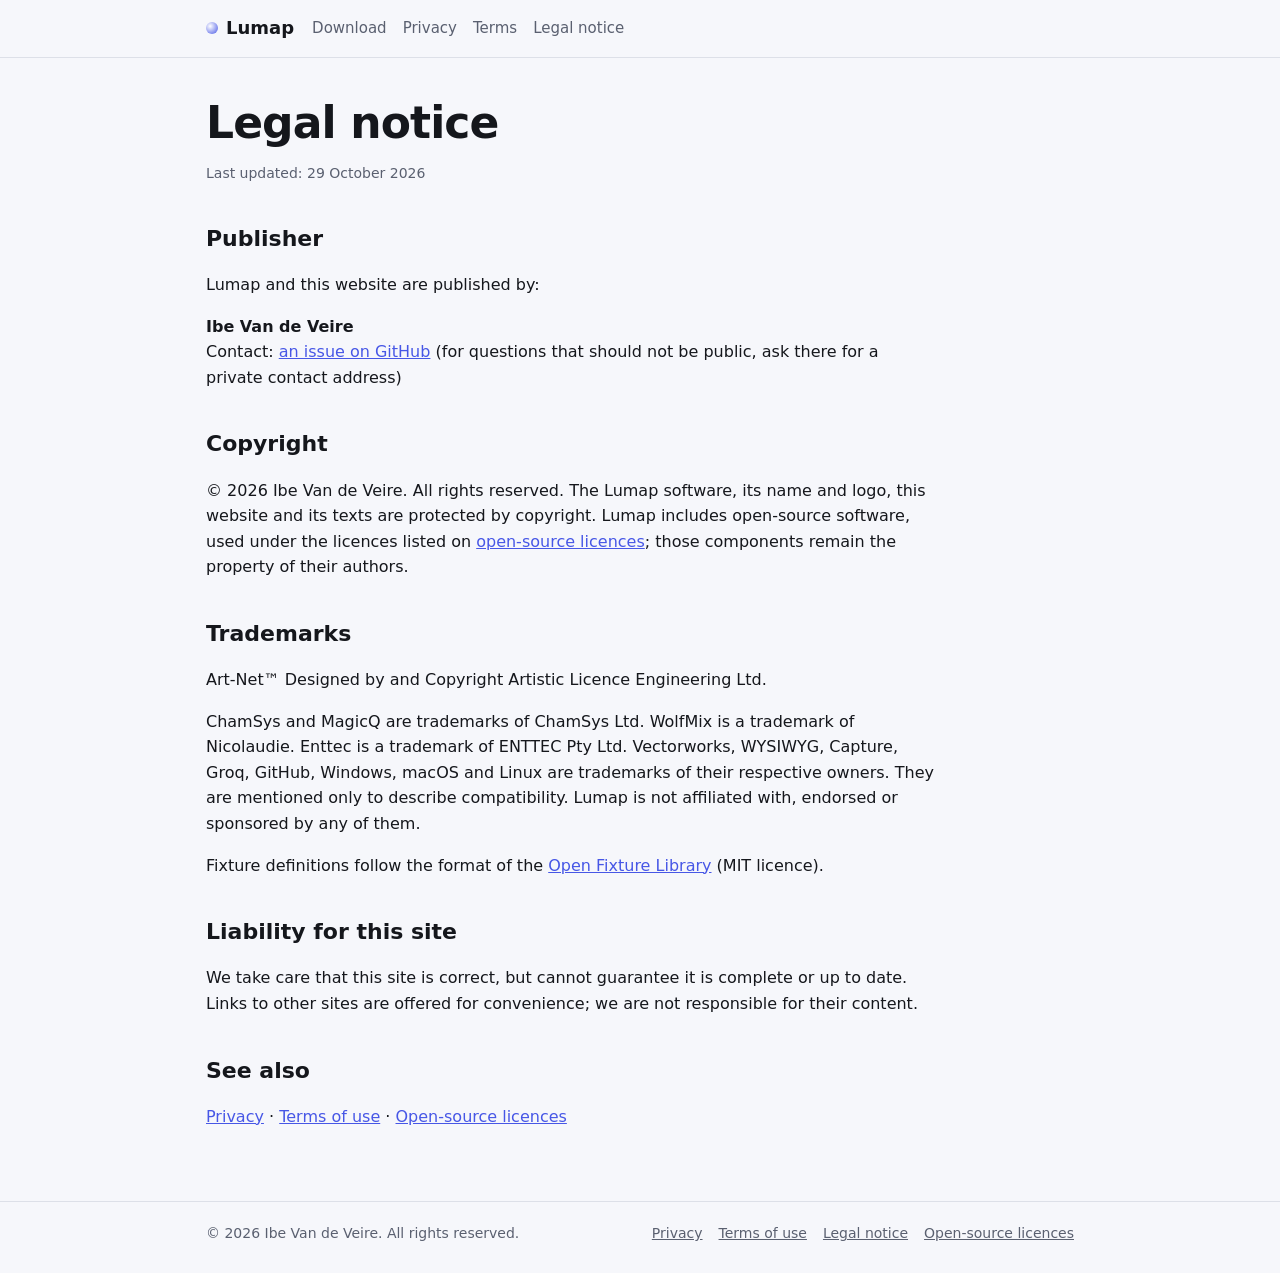
==== site/legal.html @ 453f7fb4 "Site: download buttons per OS and legal pages The front page offers the installers of the version ea" ====
<!doctype html>
<html lang="en">
<head>
<meta charset="utf-8">
<meta name="viewport" content="width=device-width, initial-scale=1">
<title>Legal notice — Lumap</title>
<meta name="description" content="Publisher, copyright and trademarks.">
<link rel="stylesheet" href="style.css">
</head>
<body>
<header class="top"><div class="wrap">
  <a class="brand" href="./">Lumap</a>
  <nav><a href="./#download">Download</a><a href="privacy.html">Privacy</a><a href="terms.html">Terms</a><a href="legal.html">Legal notice</a></nav>
</div></header>

<main class="wrap"><article>
<h1>Legal notice</h1>
<p class="muted small">Last updated: 29 October 2026</p>

<h2>Publisher</h2>
<p>Lumap and this website are published by:</p>
<p><strong>Ibe Van de Veire</strong><br>
Contact: <a href="https://github.com/IbeVdV/lumap-releases/issues">an issue on GitHub</a> (for questions that should not be public, ask there for a private contact address)</p>

<h2>Copyright</h2>
<p>© 2026 Ibe Van de Veire. All rights reserved. The Lumap software, its name and logo, this website and its texts are protected by copyright. Lumap includes open-source software, used under the licences listed on <a href="licenses.html">open-source licences</a>; those components remain the property of their authors.</p>

<h2>Trademarks</h2>
<p>Art-Net™ Designed by and Copyright Artistic Licence Engineering Ltd.</p>
<p>ChamSys and MagicQ are trademarks of ChamSys Ltd. WolfMix is a trademark of Nicolaudie. Enttec is a trademark of ENTTEC Pty Ltd. Vectorworks, WYSIWYG, Capture, Groq, GitHub, Windows, macOS and Linux are trademarks of their respective owners. They are mentioned only to describe compatibility. Lumap is not affiliated with, endorsed or sponsored by any of them.</p>
<p>Fixture definitions follow the format of the <a href="https://open-fixture-library.org/">Open Fixture Library</a> (MIT licence).</p>

<h2>Liability for this site</h2>
<p>We take care that this site is correct, but cannot guarantee it is complete or up to date. Links to other sites are offered for convenience; we are not responsible for their content.</p>

<h2>See also</h2>
<p><a href="privacy.html">Privacy</a> · <a href="terms.html">Terms of use</a> · <a href="licenses.html">Open-source licences</a></p>
</article></main>

<footer class="bottom"><div class="wrap">
  <span>© 2026 Ibe Van de Veire. All rights reserved.</span>
  <nav><a href="privacy.html">Privacy</a><a href="terms.html">Terms of use</a><a href="legal.html">Legal notice</a><a href="licenses.html">Open-source licences</a></nav>
</div></footer>
</body>
</html>
---- site/style.css ----
:root {
  --bg: #0b0c0f; --panel: #14161b; --panel-2: #1b1e25; --border: #262a33; --text: #e8eaf0; --muted: #9aa0ad;
  --accent: #7b8cff; --accent-text: #ffffff; --warn: #e0a030; --warn-bg: #2a2214;
}
@media (prefers-color-scheme: light) {
  :root { --bg: #f6f7fb; --panel: #ffffff; --panel-2: #f0f2f7; --border: #dde0e8; --text: #15171c; --muted: #5a6070; --accent: #4757e6; --warn: #8a5a00; --warn-bg: #fff5e0; }
}
* { box-sizing: border-box; }
html { -webkit-text-size-adjust: 100%; }
body { margin: 0; background: var(--bg); color: var(--text); font: 16px/1.6 system-ui, -apple-system, "Segoe UI", Roboto, sans-serif; }
a { color: var(--accent); }
header.top { border-bottom: 1px solid var(--border); }
header.top .wrap { display: flex; align-items: center; gap: 18px; padding-top: 14px; padding-bottom: 14px; flex-wrap: wrap; }
header.top .brand { font-weight: 700; font-size: 18px; color: var(--text); text-decoration: none; display: flex; align-items: center; gap: 8px; }
header.top .brand::before { content: ""; width: 12px; height: 12px; border-radius: 50%; background: radial-gradient(circle at 35% 35%, #fff, var(--accent)); }
header.top nav { display: flex; gap: 16px; font-size: 15px; flex-wrap: wrap; }
header.top nav a { color: var(--muted); text-decoration: none; }
header.top nav a:hover { color: var(--text); }
.wrap { max-width: 900px; margin: 0 auto; padding-left: 16px; padding-right: 16px; }
main { padding-top: 40px; padding-bottom: 56px; }
h1 { font-size: clamp(30px, 6vw, 44px); line-height: 1.15; margin: 0 0 12px; letter-spacing: -0.02em; }
h2 { font-size: 22px; margin: 44px 0 12px; }
h3 { font-size: 17px; margin: 24px 0 6px; }
.lead { color: var(--muted); font-size: 19px; margin: 0 0 28px; max-width: 680px; }
.muted { color: var(--muted); }
.small { font-size: 14px; }
.tabs { display: inline-flex; gap: 4px; padding: 4px; background: var(--panel); border: 1px solid var(--border); border-radius: 10px; margin-bottom: 16px; }
.tabs button { font: inherit; font-size: 15px; font-weight: 600; border: 0; background: transparent; color: var(--muted); padding: 6px 16px; border-radius: 7px; cursor: pointer; }
.tabs button[aria-selected="true"] { background: var(--panel-2); color: var(--text); }
.tabs button:disabled { opacity: 0.45; cursor: default; }
.oses { display: grid; grid-template-columns: repeat(auto-fit, minmax(min(100%, 340px), 1fr)); gap: 12px; }
.os { background: var(--panel); border: 1px solid var(--border); border-radius: 12px; padding: 16px; display: flex; flex-direction: column; gap: 10px; }
.os.yours { border-color: var(--accent); box-shadow: 0 0 0 1px var(--accent); }
.os h3 { margin: 0; font-size: 16px; display: flex; justify-content: space-between; align-items: baseline; gap: 8px; }
.os h3 .tag { font-size: 12px; font-weight: 600; color: var(--accent); }
a.button { display: block; text-align: center; background: var(--accent); color: var(--accent-text); text-decoration: none; padding: 10px 14px; border-radius: 9px; font-weight: 600; font-size: 15px; }
a.button.quiet { background: transparent; color: var(--accent); border: 1px solid var(--border); font-weight: 500; }
a.button .size { font-weight: 400; opacity: 0.8; font-size: 13px; }
.release-meta { margin: 14px 0 0; font-size: 14px; color: var(--muted); }
.notice { margin-top: 18px; padding: 12px 14px; border-radius: 10px; background: var(--warn-bg); border: 1px solid color-mix(in srgb, var(--warn) 40%, transparent); font-size: 14px; }
.notice strong { color: var(--warn); }
ul.features { padding-left: 20px; }
ul.features li { margin: 4px 0; }
article h2 { margin-top: 36px; }
article p, article li { max-width: 72ch; }
table { width: 100%; border-collapse: collapse; font-size: 14px; }
th, td { text-align: left; padding: 6px 8px; border-bottom: 1px solid var(--border); vertical-align: top; }
th { color: var(--muted); font-weight: 600; position: sticky; top: 0; background: var(--bg); }
td.license { white-space: nowrap; }
input.filter { font: inherit; width: 100%; max-width: 360px; padding: 8px 10px; border-radius: 8px; border: 1px solid var(--border); background: var(--panel); color: var(--text); margin: 8px 0 12px; }
footer.bottom { border-top: 1px solid var(--border); color: var(--muted); font-size: 14px; }
footer.bottom .wrap { padding-top: 20px; padding-bottom: 28px; display: flex; flex-wrap: wrap; gap: 8px 18px; justify-content: space-between; }
footer.bottom nav { display: flex; flex-wrap: wrap; gap: 6px 16px; }
footer.bottom a { color: var(--muted); }
@media (max-width: 600px) {
  th:nth-child(4), td:nth-child(4) { display: none; }
  table { table-layout: fixed; }
  th:nth-child(1) { width: 45%; } th:nth-child(2) { width: 20%; }
  td { overflow-wrap: anywhere; }
  td.license { white-space: normal; }
}
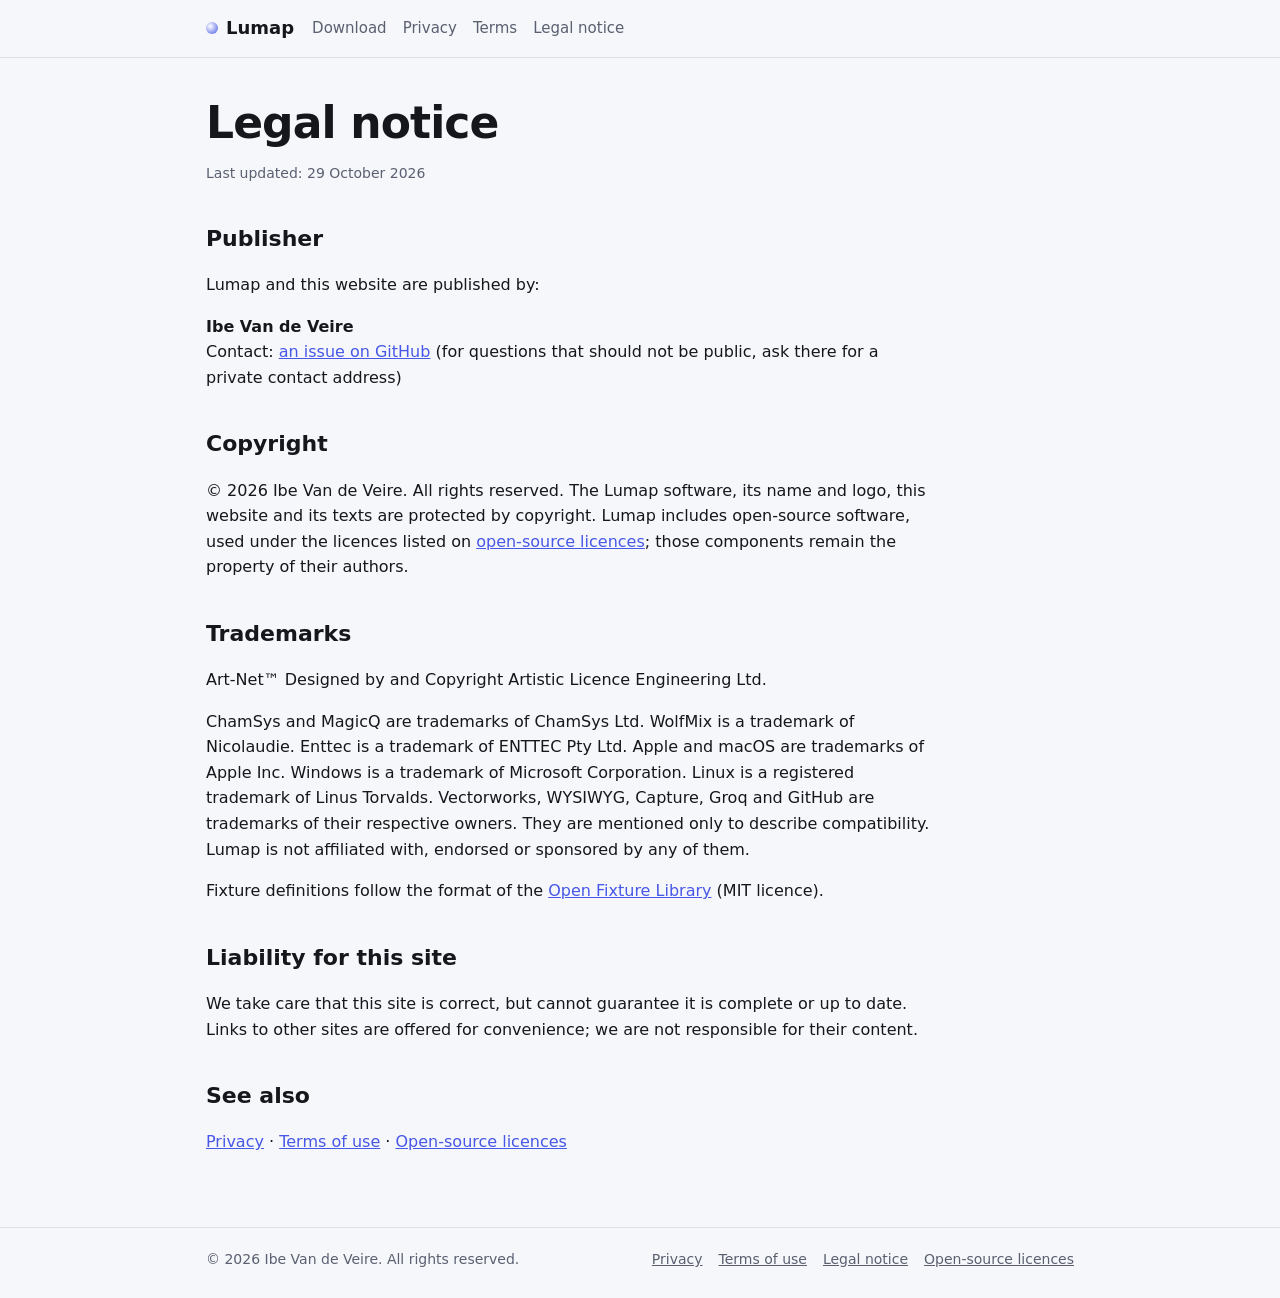
==== commit 96c60862: "Site: OS logos on the download cards Apple and Linux (Tux) from Simple Icons (CC0), the Windows pane" ====
--- a/site/legal.html
+++ b/site/legal.html
@@ -27,7 +27,7 @@
 
 <h2>Trademarks</h2>
 <p>Art-Net™ Designed by and Copyright Artistic Licence Engineering Ltd.</p>
-<p>ChamSys and MagicQ are trademarks of ChamSys Ltd. WolfMix is a trademark of Nicolaudie. Enttec is a trademark of ENTTEC Pty Ltd. Vectorworks, WYSIWYG, Capture, Groq, GitHub, Windows, macOS and Linux are trademarks of their respective owners. They are mentioned only to describe compatibility. Lumap is not affiliated with, endorsed or sponsored by any of them.</p>
+<p>ChamSys and MagicQ are trademarks of ChamSys Ltd. WolfMix is a trademark of Nicolaudie. Enttec is a trademark of ENTTEC Pty Ltd. Apple and macOS are trademarks of Apple Inc. Windows is a trademark of Microsoft Corporation. Linux is a registered trademark of Linus Torvalds. Vectorworks, WYSIWYG, Capture, Groq and GitHub are trademarks of their respective owners. They are mentioned only to describe compatibility. Lumap is not affiliated with, endorsed or sponsored by any of them.</p>
 <p>Fixture definitions follow the format of the <a href="https://open-fixture-library.org/">Open Fixture Library</a> (MIT licence).</p>
 
 <h2>Liability for this site</h2>
--- a/site/style.css
+++ b/site/style.css
@@ -31,7 +31,7 @@
 .oses { display: grid; grid-template-columns: repeat(auto-fit, minmax(min(100%, 340px), 1fr)); gap: 12px; }
 .os { background: var(--panel); border: 1px solid var(--border); border-radius: 12px; padding: 16px; display: flex; flex-direction: column; gap: 10px; }
 .os.yours { border-color: var(--accent); box-shadow: 0 0 0 1px var(--accent); }
-.os h3 { margin: 0; font-size: 16px; display: flex; justify-content: space-between; align-items: baseline; gap: 8px; }
+.os h3 { margin: 0; font-size: 16px; display: flex; justify-content: space-between; align-items: center; gap: 8px; }
 .os h3 .tag { font-size: 12px; font-weight: 600; color: var(--accent); }
 a.button { display: block; text-align: center; background: var(--accent); color: var(--accent-text); text-decoration: none; padding: 10px 14px; border-radius: 9px; font-weight: 600; font-size: 15px; }
 a.button.quiet { background: transparent; color: var(--accent); border: 1px solid var(--border); font-weight: 500; }
@@ -59,3 +59,5 @@
   td { overflow-wrap: anywhere; }
   td.license { white-space: normal; }
 }
+.os h3 .os-name { display: flex; align-items: center; gap: 10px; }
+.os-logo { width: 22px; height: 22px; fill: currentColor; flex: none; }
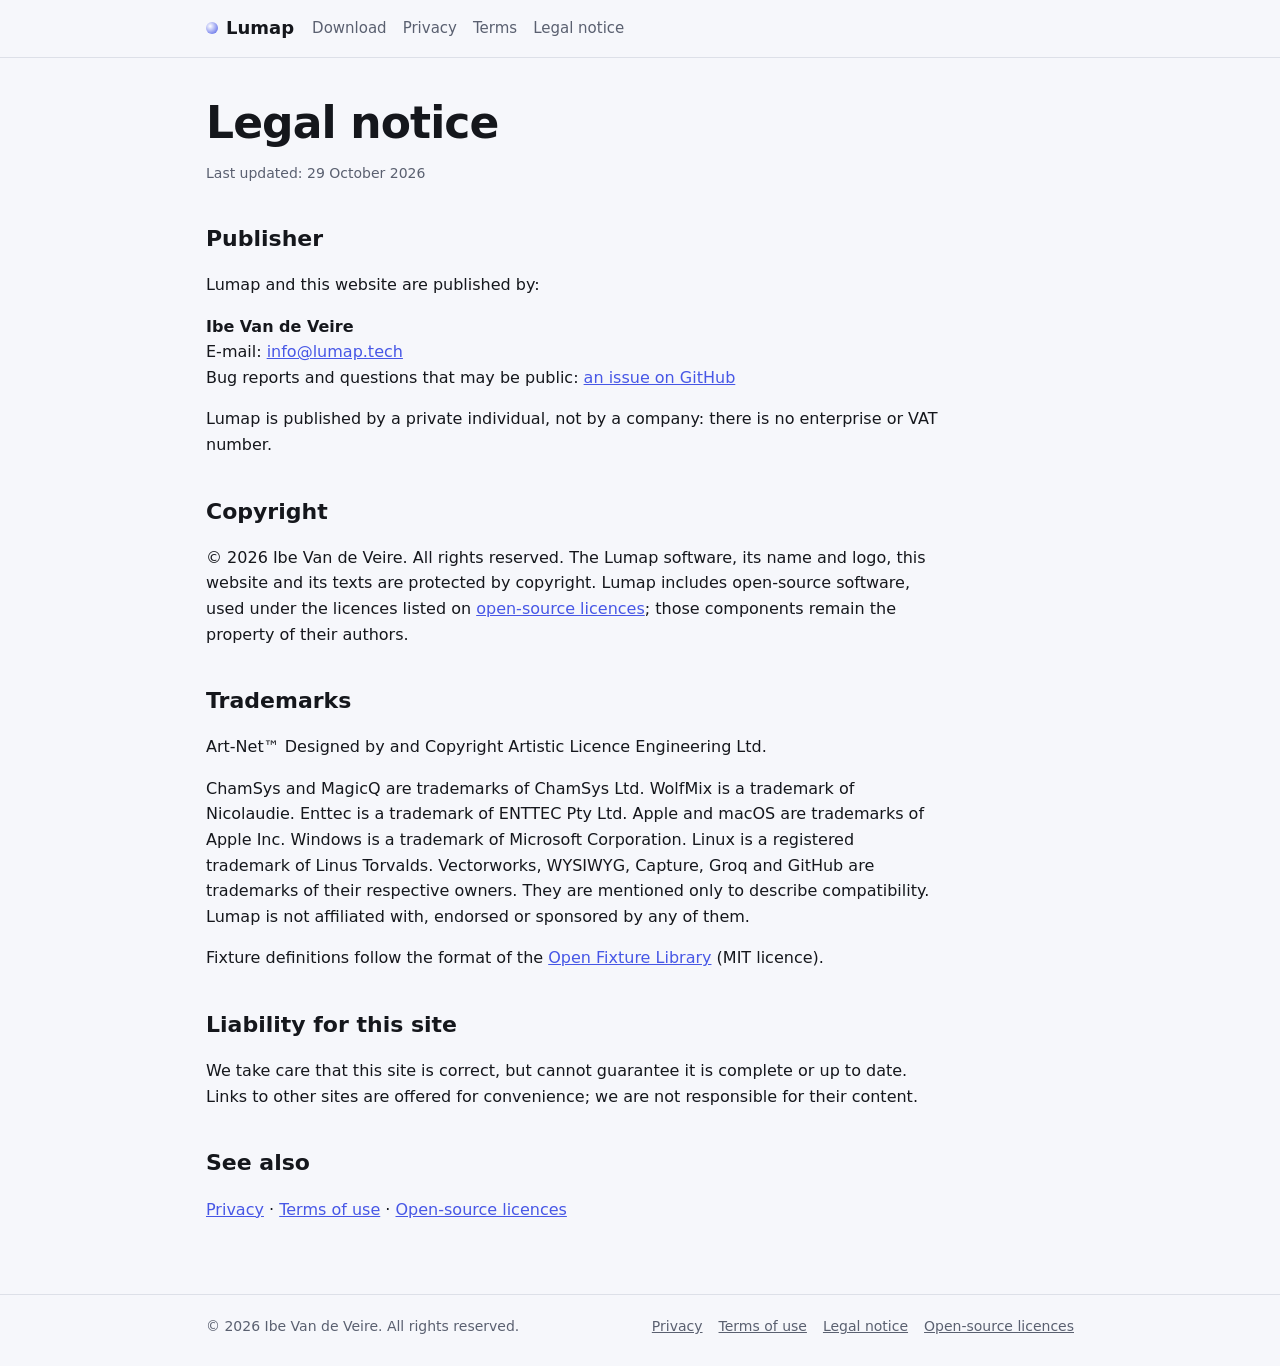
==== commit 19328a5a: "Legal pages: contact info@lumap.tech; published by a private individual Co-Authored-By: Claude Opus " ====
--- a/site/legal.html
+++ b/site/legal.html
@@ -20,7 +20,9 @@
 <h2>Publisher</h2>
 <p>Lumap and this website are published by:</p>
 <p><strong>Ibe Van de Veire</strong><br>
-Contact: <a href="https://github.com/IbeVdV/lumap-releases/issues">an issue on GitHub</a> (for questions that should not be public, ask there for a private contact address)</p>
+E-mail: <a href="mailto:info@lumap.tech">info@lumap.tech</a><br>
+Bug reports and questions that may be public: <a href="https://github.com/IbeVdV/lumap-releases/issues">an issue on GitHub</a></p>
+<p>Lumap is published by a private individual, not by a company: there is no enterprise or VAT number.</p>
 
 <h2>Copyright</h2>
 <p>© 2026 Ibe Van de Veire. All rights reserved. The Lumap software, its name and logo, this website and its texts are protected by copyright. Lumap includes open-source software, used under the licences listed on <a href="licenses.html">open-source licences</a>; those components remain the property of their authors.</p>
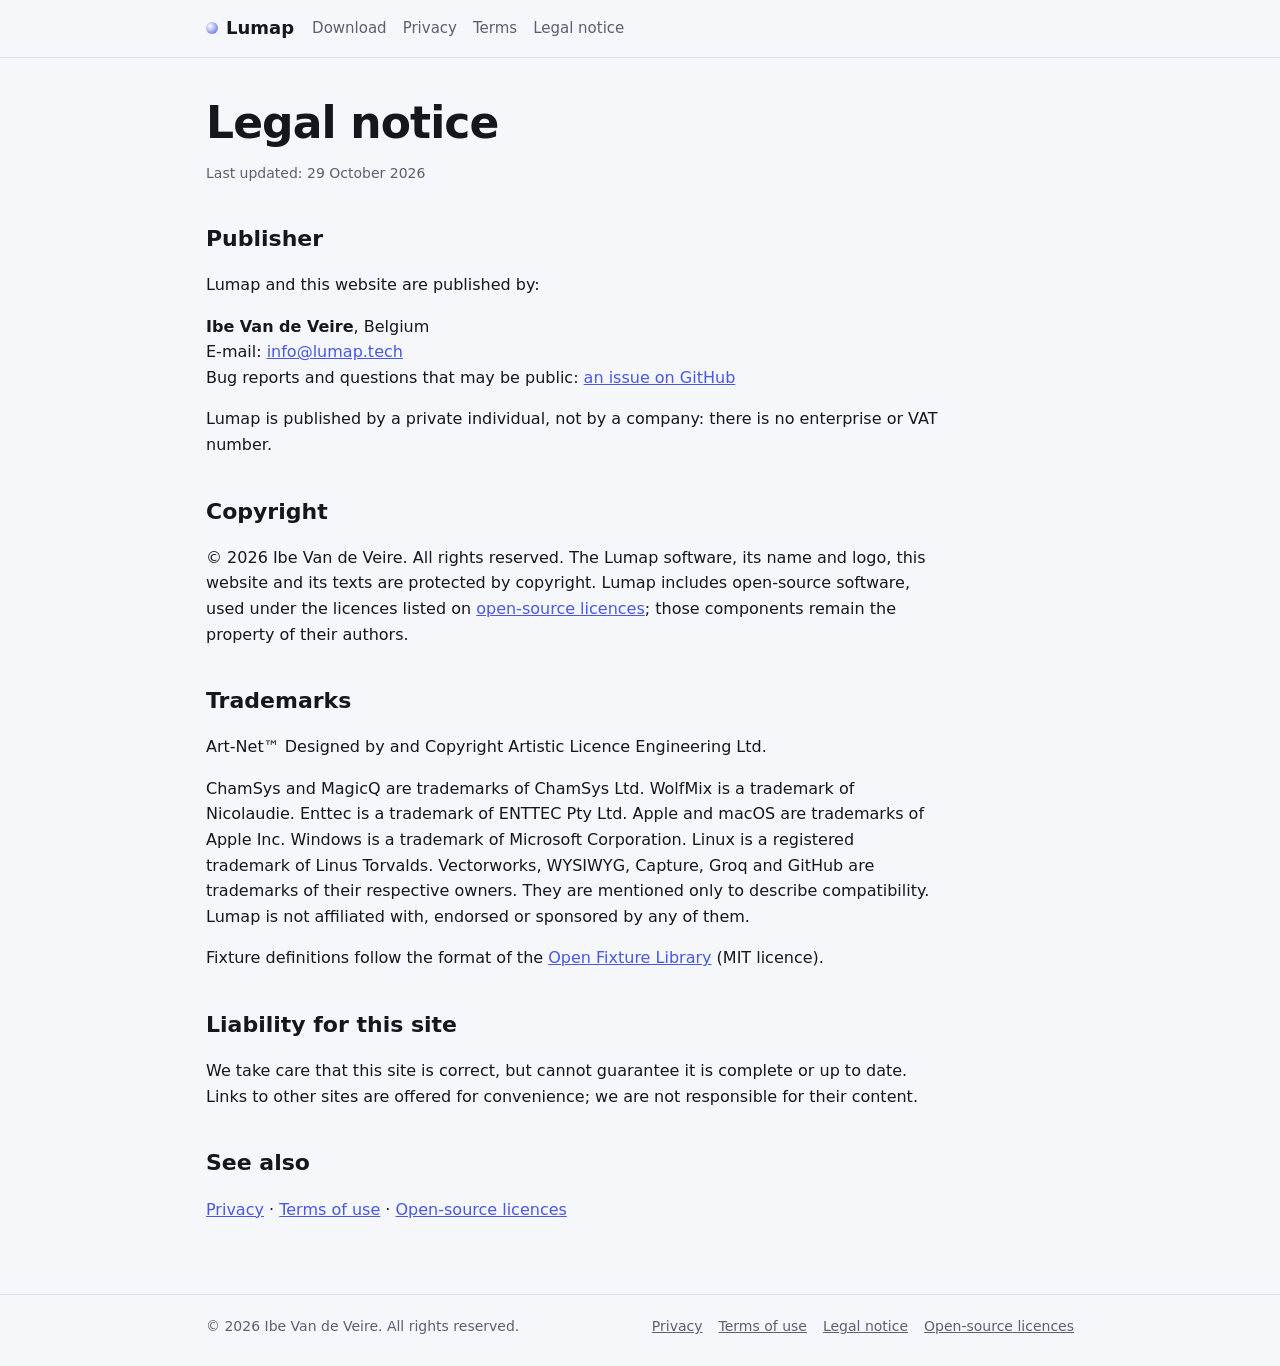
==== commit 859f1300: "Terms: Belgian law; the publisher lives in Belgium Co-Authored-By: Claude Opus 5.5 <noreply@anthropi" ====
--- a/site/legal.html
+++ b/site/legal.html
@@ -19,7 +19,7 @@
 
 <h2>Publisher</h2>
 <p>Lumap and this website are published by:</p>
-<p><strong>Ibe Van de Veire</strong><br>
+<p><strong>Ibe Van de Veire</strong>, Belgium<br>
 E-mail: <a href="mailto:info@lumap.tech">info@lumap.tech</a><br>
 Bug reports and questions that may be public: <a href="https://github.com/IbeVdV/lumap-releases/issues">an issue on GitHub</a></p>
 <p>Lumap is published by a private individual, not by a company: there is no enterprise or VAT number.</p>
